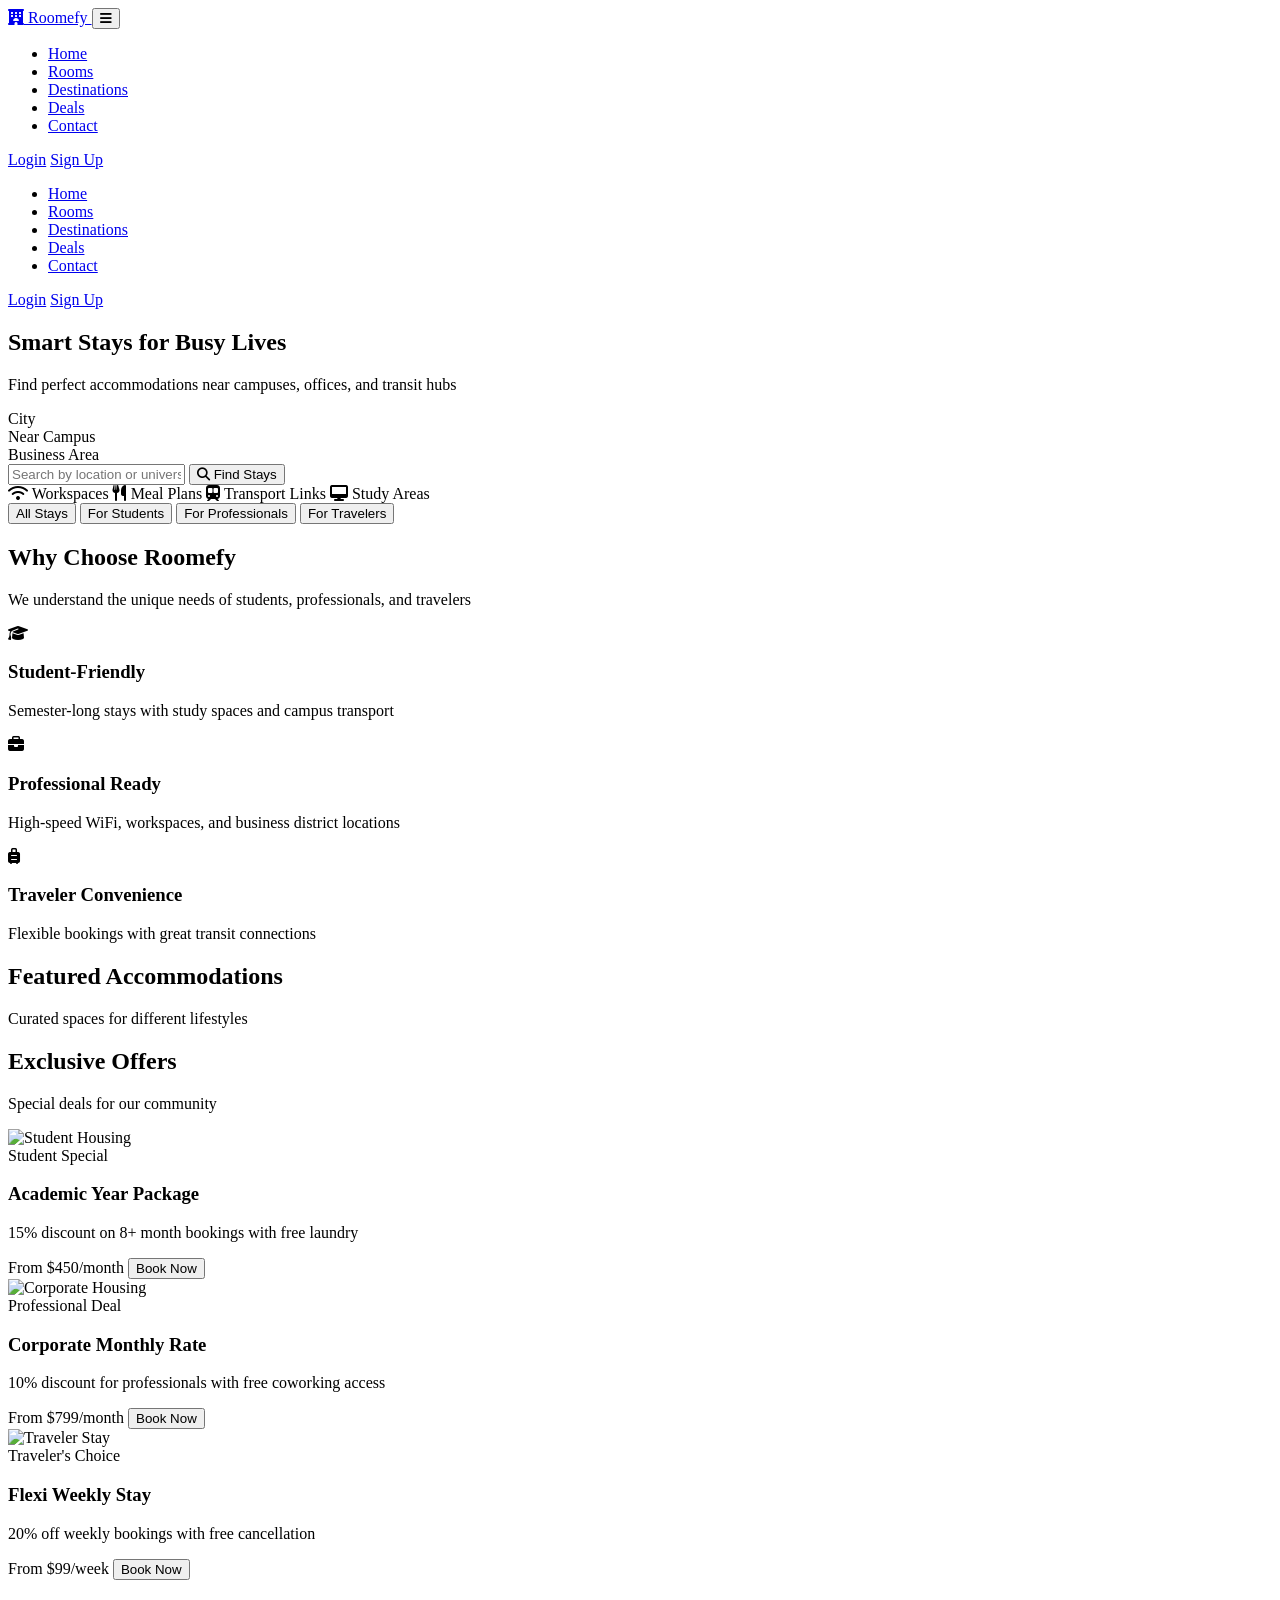
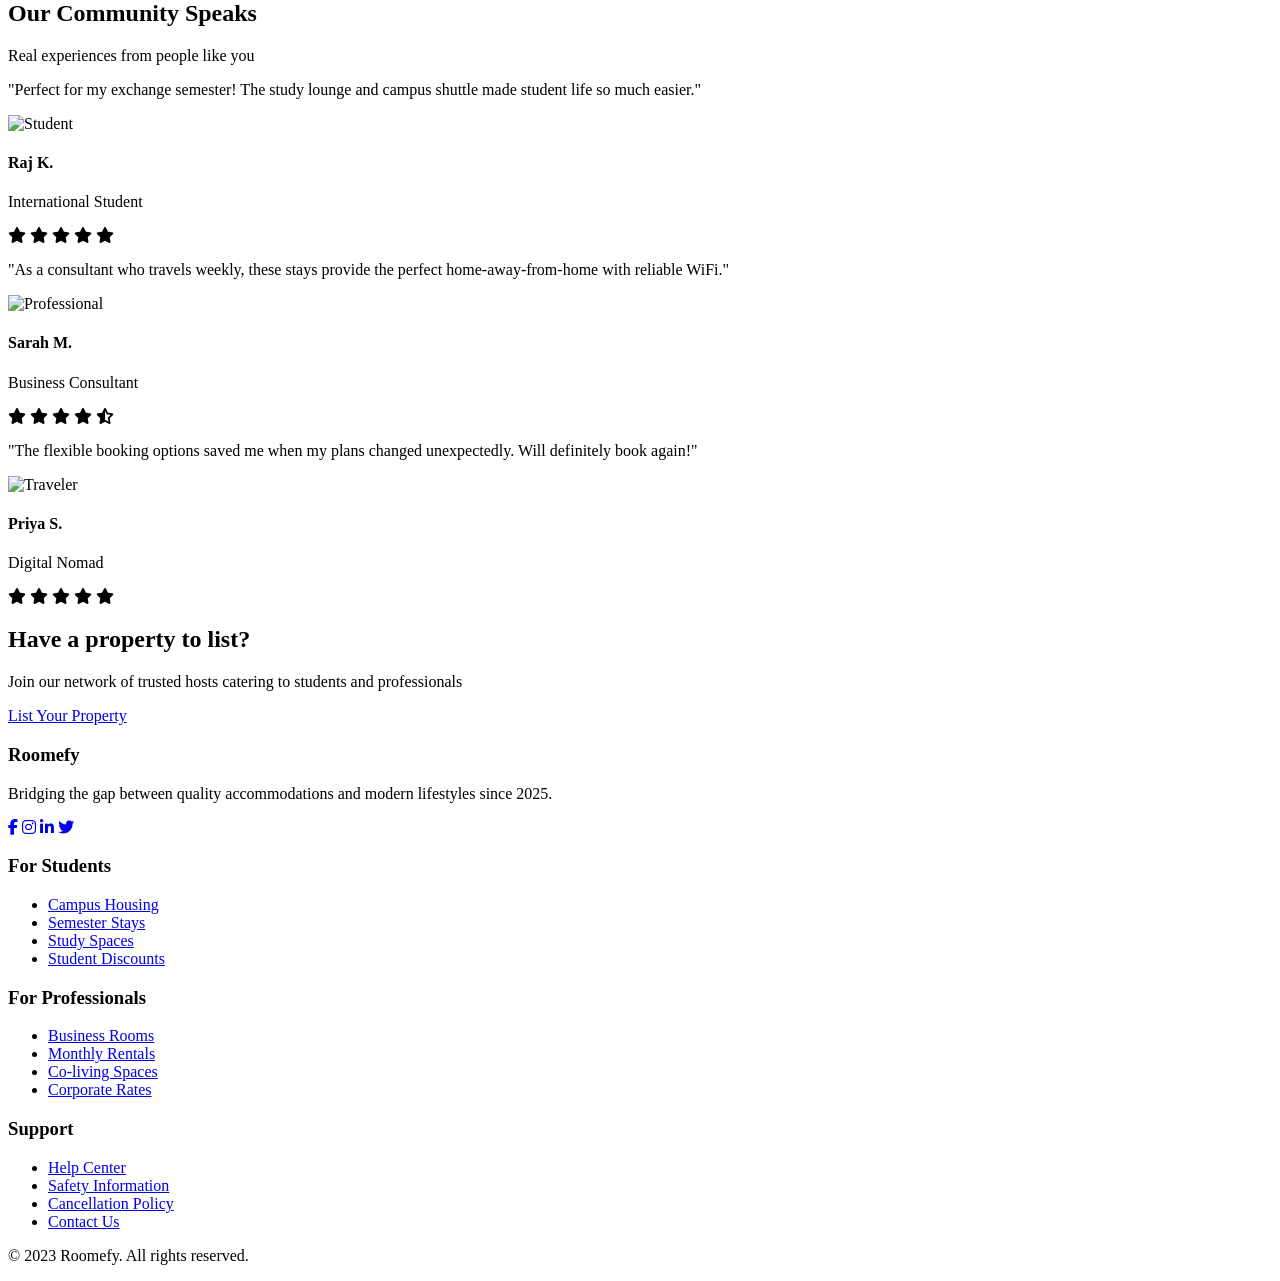
==== index.html @ e3a11d89 "Add files via upload" ====
<!DOCTYPE html>
<html lang="en">
<head>
    <meta charset="UTF-8">
    <meta name="viewport" content="width=device-width, initial-scale=1.0, minimum-scale=1.0, maximum-scale=1.0, user-scalable=no">
    <title>Roomefy - Perfect Stays for Students & Professionals</title>
    <link rel="stylesheet" href="css/index.css">
    <link rel="stylesheet" href="https://cdnjs.cloudflare.com/ajax/libs/font-awesome/6.4.0/css/all.min.css">
    <link href="https://fonts.googleapis.com/css2?family=Roboto:wght@300;400;500;700&family=Montserrat:wght@400;600;700&display=swap" rel="stylesheet">
</head>
<body>
    <!-- Header -->
    <header>
        <div class="container">
            <nav class="navbar">
                <a href="#" class="logo">
                    <i class="fas fa-hotel"></i>
                    Roomefy
                </a>
                <button class="mobile-menu-btn"><i class="fas fa-bars"></i></button>
                <ul class="nav-links">
                    <li><a href="#">Home</a></li>
                    <li><a href="#">Rooms</a></li>
                    <li><a href="#">Destinations</a></li>
                    <li><a href="#">Deals</a></li>
                    <li><a href="#">Contact</a></li>
                </ul>
                <div class="auth-buttons">
                    <a href="login.html" class="btn btn-outline" id="loginBtn">Login</a>
                    <a href="SignUp.html" class="btn btn-primary" id="signupBtn">Sign Up</a>
                </div>
            </nav>
        </div>
    </header>

    <!-- Mobile Menu -->
    <div class="mobile-menu">
        <ul class="nav-links">
            <li><a href="#">Home</a></li>
            <li><a href="#">Rooms</a></li>
            <li><a href="#">Destinations</a></li>
            <li><a href="#">Deals</a></li>
            <li><a href="#">Contact</a></li>
        </ul>
        <div class="auth-buttons">
            <a href="#" class="btn btn-outline" id="mobileLoginBtn">Login</a>
            <a href="#" class="btn btn-primary" id="mobileSignupBtn">Sign Up</a>
        </div>
    </div>

    <!-- Hero Section -->
    <section class="hero">
        <div class="hero-content">
            <h1>Smart Stays for Busy Lives</h1>
            <p>Find perfect accommodations near campuses, offices, and transit hubs</p>
            <div class="search-box">
                <div class="search-options">
                    <div class="search-option active" data-type="city">City</div>
                    <div class="search-option" data-type="campus">Near Campus</div>
                    <div class="search-option" data-type="business">Business Area</div>
                </div>
                <input type="text" class="search-input" placeholder="Search by location or university...">
                <button class="search-btn"><i class="fas fa-search"></i> Find Stays</button>
            </div>
            <div class="hero-tags">
                <span><i class="fas fa-wifi"></i> Workspaces</span>
                <span><i class="fas fa-utensils"></i> Meal Plans</span>
                <span><i class="fas fa-subway"></i> Transport Links</span>
                <span><i class="fas fa-desktop"></i> Study Areas</span>
            </div>
        </div>
    </section>

    <!-- Audience Filters -->
    <section class="container audience-section">
        <div class="audience-filters">
            <button class="audience-filter active" data-filter="all">All Stays</button>
            <button class="audience-filter" data-filter="student">For Students</button>
            <button class="audience-filter" data-filter="professional">For Professionals</button>
            <button class="audience-filter" data-filter="traveler">For Travelers</button>
        </div>
    </section>

    <!-- Features Section -->
    <section class="features">
        <div class="container">
            <div class="section-title">
                <h2>Why Choose Roomefy</h2>
                <p>We understand the unique needs of students, professionals, and travelers</p>
            </div>
            <div class="features-grid">
                <div class="feature-card">
                    <div class="feature-icon">
                        <i class="fas fa-graduation-cap"></i>
                    </div>
                    <h3>Student-Friendly</h3>
                    <p>Semester-long stays with study spaces and campus transport</p>
                </div>
                <div class="feature-card">
                    <div class="feature-icon">
                        <i class="fas fa-briefcase"></i>
                    </div>
                    <h3>Professional Ready</h3>
                    <p>High-speed WiFi, workspaces, and business district locations</p>
                </div>
                <div class="feature-card">
                    <div class="feature-icon">
                        <i class="fas fa-suitcase-rolling"></i>
                    </div>
                    <h3>Traveler Convenience</h3>
                    <p>Flexible bookings with great transit connections</p>
                </div>
            </div>
        </div>
    </section>

    <!-- Rooms Section -->
    <section class="rooms">
        <div class="container">
            <div class="section-title">
                <h2>Featured Accommodations</h2>
                <p>Curated spaces for different lifestyles</p>
            </div>
            <div class="rooms-grid" id="featuredRooms">
                <!-- Dynamically loaded from Firebase -->
            </div>
        </div>
    </section>

    <!-- Special Offers -->
    <section class="special-offers">
        <div class="container">
            <div class="section-title">
                <h2>Exclusive Offers</h2>
                <p>Special deals for our community</p>
            </div>
            <div class="offers-grid">
                <div class="offer-card">
                    <div class="offer-img-container">
                        <img src="https://images.unsplash.com/photo-1529408632839-a54952c491e5?ixlib=rb-4.0.3&ixid=M3wxMjA3fDB8MHxwaG90by1wYWdlfHx8fGVufDB8fHx8fA%3D%3D&auto=format&fit=crop&w=2070&q=80" alt="Student Housing">
                        <div class="offer-badge">Student Special</div>
                    </div>
                    <div class="offer-content">
                        <h3>Academic Year Package</h3>
                        <p>15% discount on 8+ month bookings with free laundry</p>
                        <div class="offer-footer">
                            <span class="offer-price">From $450/month</span>
                            <button class="btn btn-primary">Book Now</button>
                        </div>
                    </div>
                </div>
                <div class="offer-card">
                    <div class="offer-img-container">
                        <img src="https://images.unsplash.com/photo-1497366811353-6870744d04b2?ixlib=rb-4.0.3&ixid=M3wxMjA3fDB8MHxwaG90by1wYWdlfHx8fGVufDB8fHx8fA%3D%3D&auto=format&fit=crop&w=2069&q=80" alt="Corporate Housing">
                        <div class="offer-badge">Professional Deal</div>
                    </div>
                    <div class="offer-content">
                        <h3>Corporate Monthly Rate</h3>
                        <p>10% discount for professionals with free coworking access</p>
                        <div class="offer-footer">
                            <span class="offer-price">From $799/month</span>
                            <button class="btn btn-primary">Book Now</button>
                        </div>
                    </div>
                </div>
                <div class="offer-card">
                    <div class="offer-img-container">
                        <img src="https://images.unsplash.com/photo-1502672260266-1c1ef2d93688?ixlib=rb-4.0.3&ixid=M3wxMjA3fDB8MHxwaG90by1wYWdlfHx8fGVufDB8fHx8fA%3D%3D&auto=format&fit=crop&w=1980&q=80" alt="Traveler Stay">
                        <div class="offer-badge">Traveler's Choice</div>
                    </div>
                    <div class="offer-content">
                        <h3>Flexi Weekly Stay</h3>
                        <p>20% off weekly bookings with free cancellation</p>
                        <div class="offer-footer">
                            <span class="offer-price">From $99/week</span>
                            <button class="btn btn-primary">Book Now</button>
                        </div>
                    </div>
                </div>
            </div>
        </div>
    </section>

    <!-- Testimonials -->
    <section class="testimonials">
        <div class="container">
            <div class="section-title">
                <h2>Our Community Speaks</h2>
                <p>Real experiences from people like you</p>
            </div>
            <div class="testimonials-grid">
                <div class="testimonial-card">
                    <p>"Perfect for my exchange semester! The study lounge and campus shuttle made student life so much easier."</p>
                    <div class="testimonial-author">
                        <img src="https://images.unsplash.com/photo-1507003211169-0a1dd7228f2d?ixlib=rb-4.0.3&ixid=M3wxMjA3fDB8MHxwaG90by1wYWdlfHx8fGVufDB8fHx8fA%3D%3D&auto=format&fit=crop&w=1974&q=80" alt="Student">
                        <div>
                            <h4>Raj K.</h4>
                            <p>International Student</p>
                            <div class="rating">
                                <i class="fas fa-star"></i>
                                <i class="fas fa-star"></i>
                                <i class="fas fa-star"></i>
                                <i class="fas fa-star"></i>
                                <i class="fas fa-star"></i>
                            </div>
                        </div>
                    </div>
                </div>
                <div class="testimonial-card">
                    <p>"As a consultant who travels weekly, these stays provide the perfect home-away-from-home with reliable WiFi."</p>
                    <div class="testimonial-author">
                        <img src="https://images.unsplash.com/photo-1557862921-37829c790f19?ixlib=rb-4.0.3&ixid=M3wxMjA3fDB8MHxwaG90by1wYWdlfHx8fGVufDB8fHx8fA%3D%3D&auto=format&fit=crop&w=2070&q=80" alt="Professional">
                        <div>
                            <h4>Sarah M.</h4>
                            <p>Business Consultant</p>
                            <div class="rating">
                                <i class="fas fa-star"></i>
                                <i class="fas fa-star"></i>
                                <i class="fas fa-star"></i>
                                <i class="fas fa-star"></i>
                                <i class="fas fa-star-half-alt"></i>
                            </div>
                        </div>
                    </div>
                </div>
                <div class="testimonial-card">
                    <p>"The flexible booking options saved me when my plans changed unexpectedly. Will definitely book again!"</p>
                    <div class="testimonial-author">
                        <img src="https://images.unsplash.com/photo-1544005313-94ddf0286df2?ixlib=rb-4.0.3&ixid=M3wxMjA3fDB8MHxwaG90by1wYWdlfHx8fGVufDB8fHx8fA%3D%3D&auto=format&fit=crop&w=1976&q=80" alt="Traveler">
                        <div>
                            <h4>Priya S.</h4>
                            <p>Digital Nomad</p>
                            <div class="rating">
                                <i class="fas fa-star"></i>
                                <i class="fas fa-star"></i>
                                <i class="fas fa-star"></i>
                                <i class="fas fa-star"></i>
                                <i class="fas fa-star"></i>
                            </div>
                        </div>
                    </div>
                </div>
            </div>
        </div>
    </section>

    <!-- Owner CTA -->
    <section class="owner-cta">
        <div class="container">
            <h2>Have a property to list?</h2>
            <p>Join our network of trusted hosts catering to students and professionals</p>
            <a href="#" class="btn btn-outline">List Your Property</a>
        </div>
    </section>

    <!-- Footer -->
    <footer>
        <div class="container">
            <div class="footer-content">
                <div class="footer-column">
                    <h3>Roomefy</h3>
                    <p>Bridging the gap between quality accommodations and modern lifestyles since 2025.</p>
                    <div class="social-links">
                        <a href="#"><i class="fab fa-facebook-f"></i></a>
                        <a href="#"><i class="fab fa-instagram"></i></a>
                        <a href="#"><i class="fab fa-linkedin-in"></i></a>
                        <a href="#"><i class="fab fa-twitter"></i></a>
                    </div>
                </div>
                <div class="footer-column">
                    <h3>For Students</h3>
                    <ul class="footer-links">
                        <li><a href="#">Campus Housing</a></li>
                        <li><a href="#">Semester Stays</a></li>
                        <li><a href="#">Study Spaces</a></li>
                        <li><a href="#">Student Discounts</a></li>
                    </ul>
                </div>
                <div class="footer-column">
                    <h3>For Professionals</h3>
                    <ul class="footer-links">
                        <li><a href="#">Business Rooms</a></li>
                        <li><a href="#">Monthly Rentals</a></li>
                        <li><a href="#">Co-living Spaces</a></li>
                        <li><a href="#">Corporate Rates</a></li>
                    </ul>
                </div>
                <div class="footer-column">
                    <h3>Support</h3>
                    <ul class="footer-links">
                        <li><a href="#">Help Center</a></li>
                        <li><a href="#">Safety Information</a></li>
                        <li><a href="#">Cancellation Policy</a></li>
                        <li><a href="#">Contact Us</a></li>
                    </ul>
                </div>
            </div>
            <div class="copyright">
                <p>&copy; 2023 Roomefy. All rights reserved.</p>
            </div>
        </div>
    </footer>

    <script src="https://www.gstatic.com/firebasejs/8.10.0/firebase-app.js"></script>
    <script src="https://www.gstatic.com/firebasejs/8.10.0/firebase-auth.js"></script>
    <script src="https://www.gstatic.com/firebasejs/8.10.0/firebase-database.js"></script>
    <script src="css/index.js"></script>
</body>
</html>
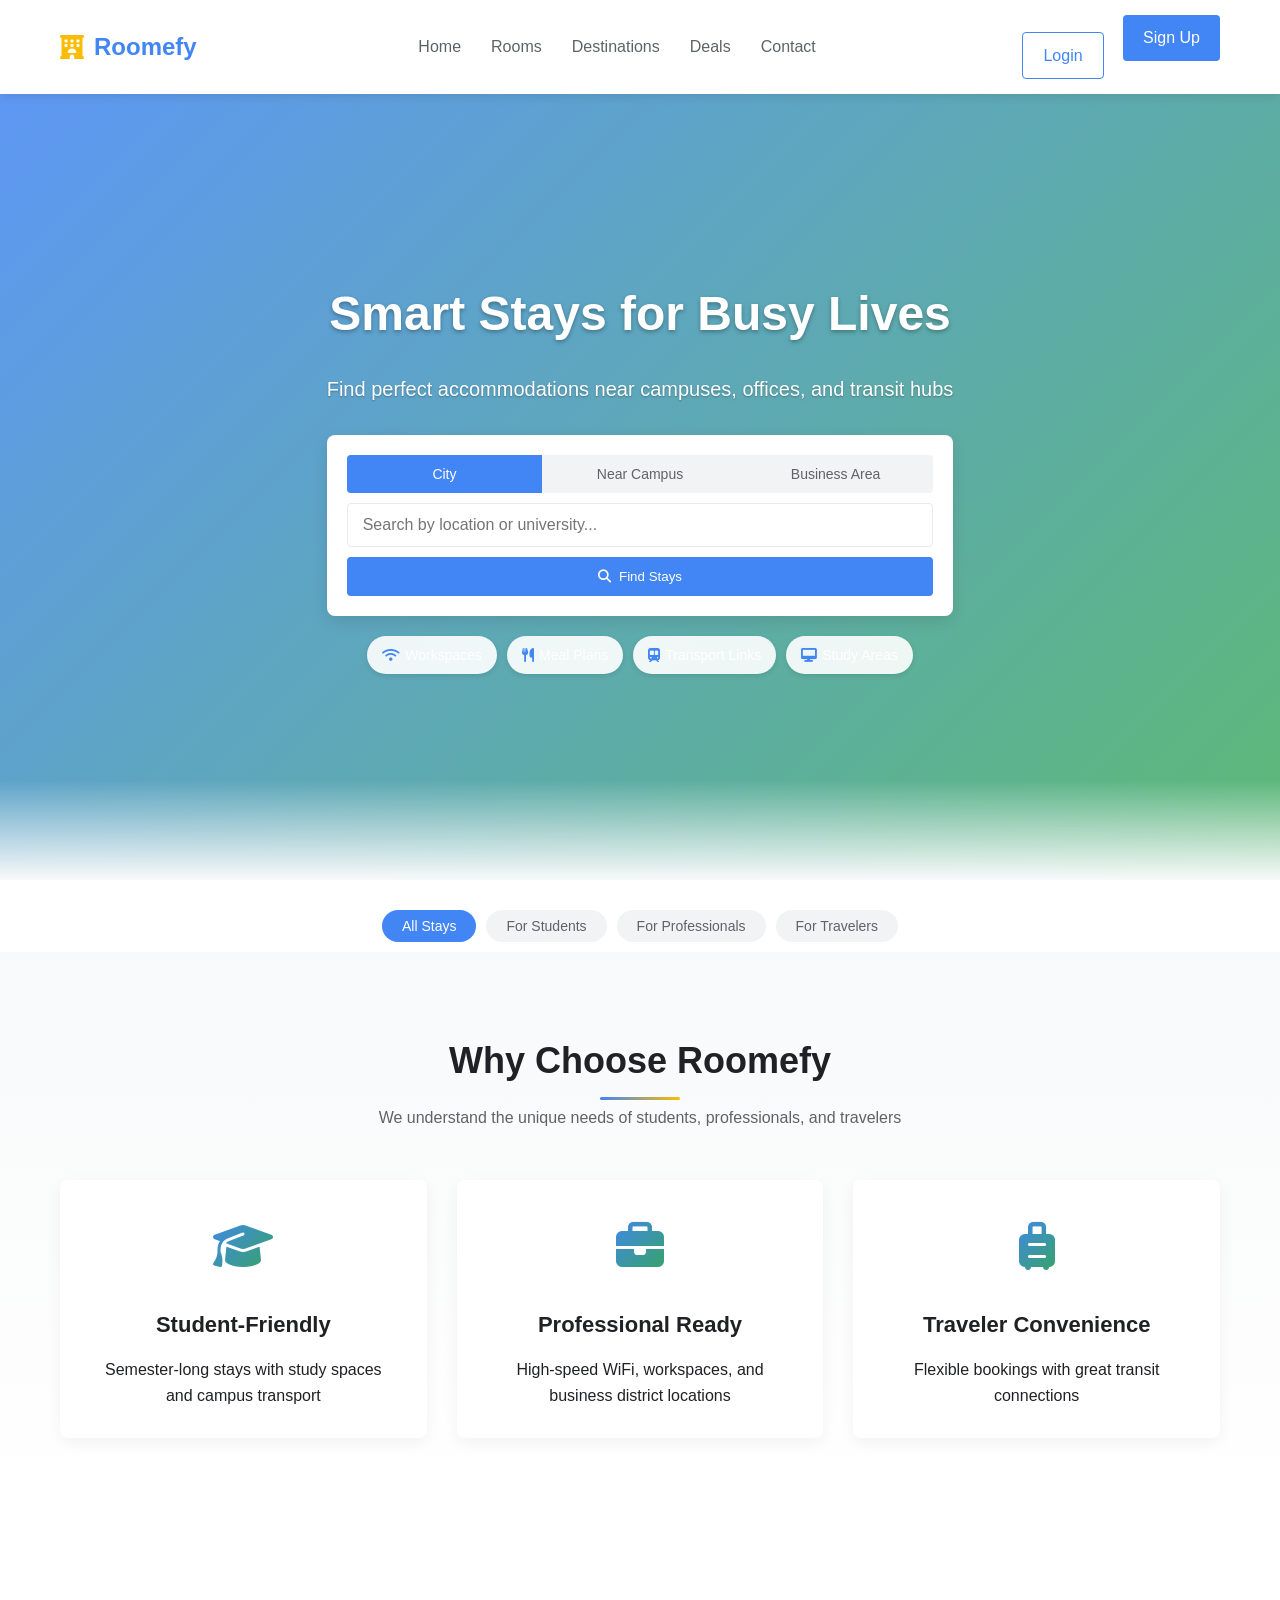
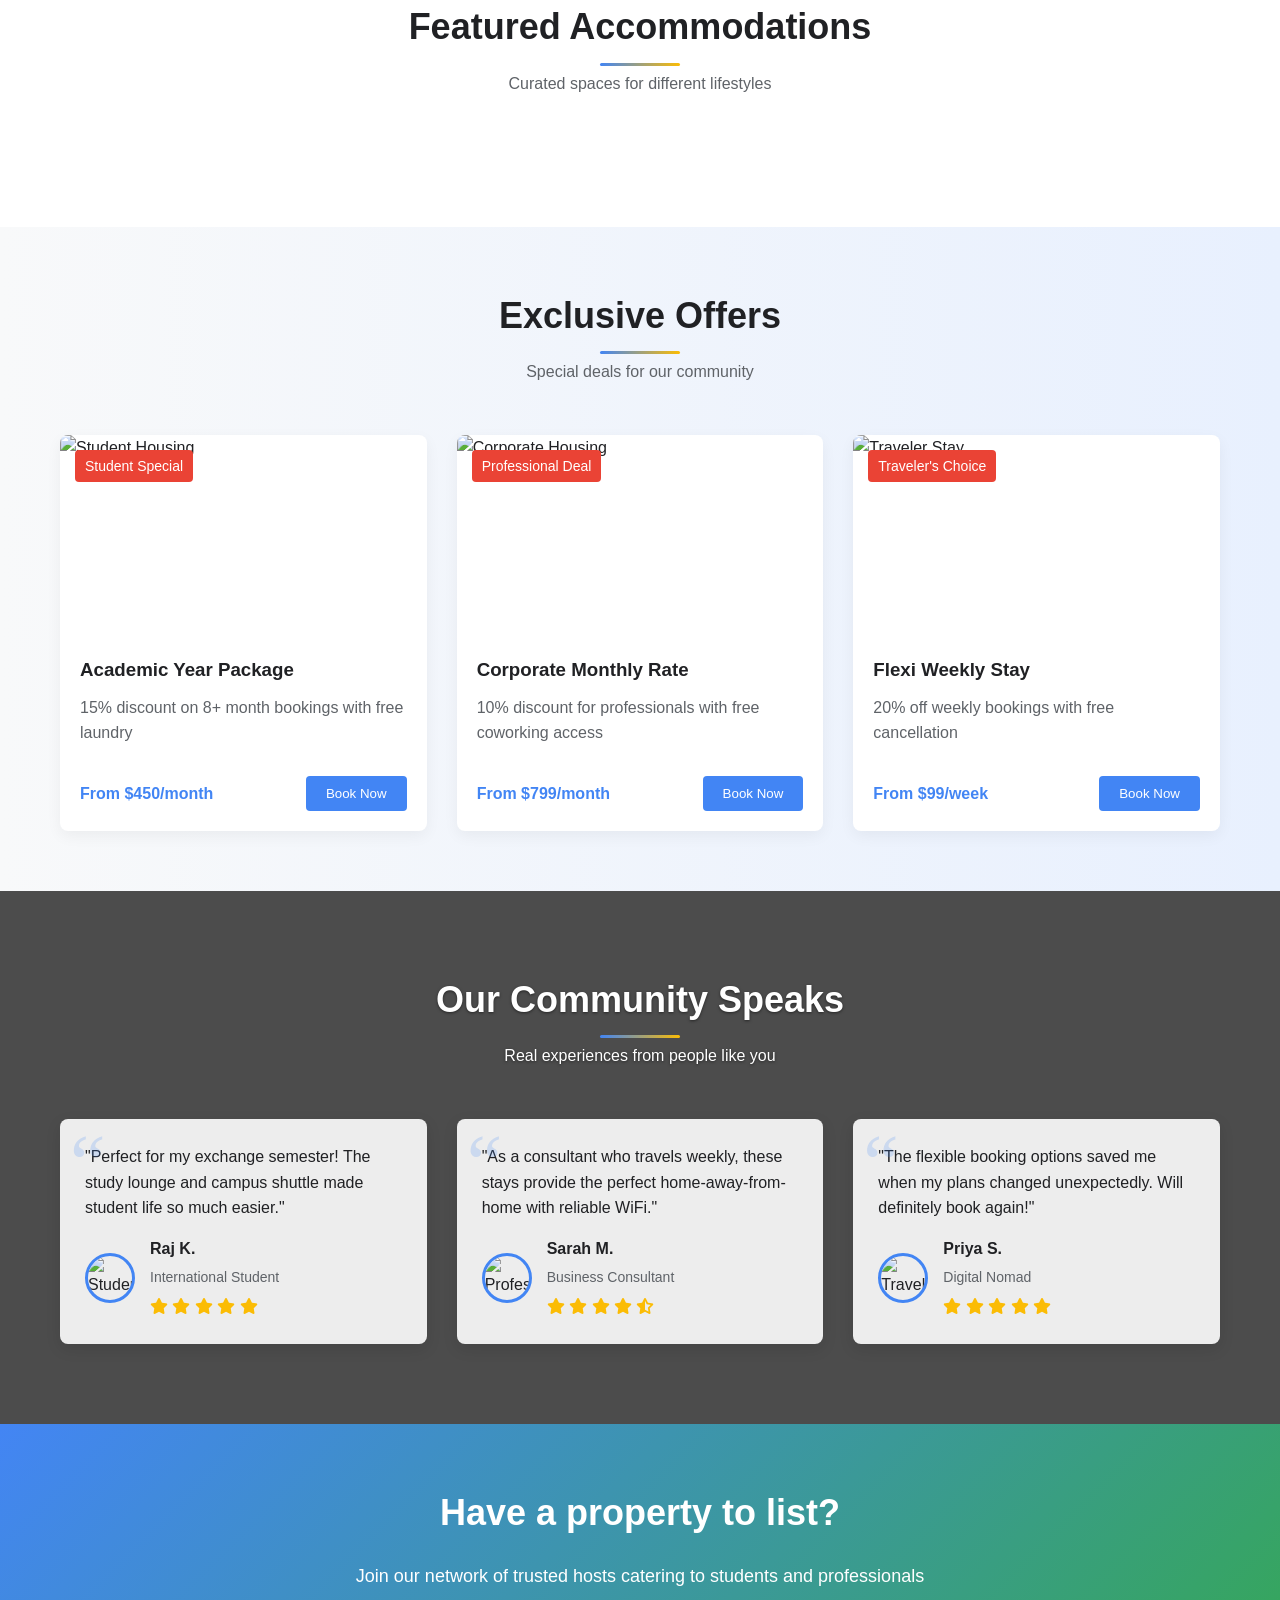
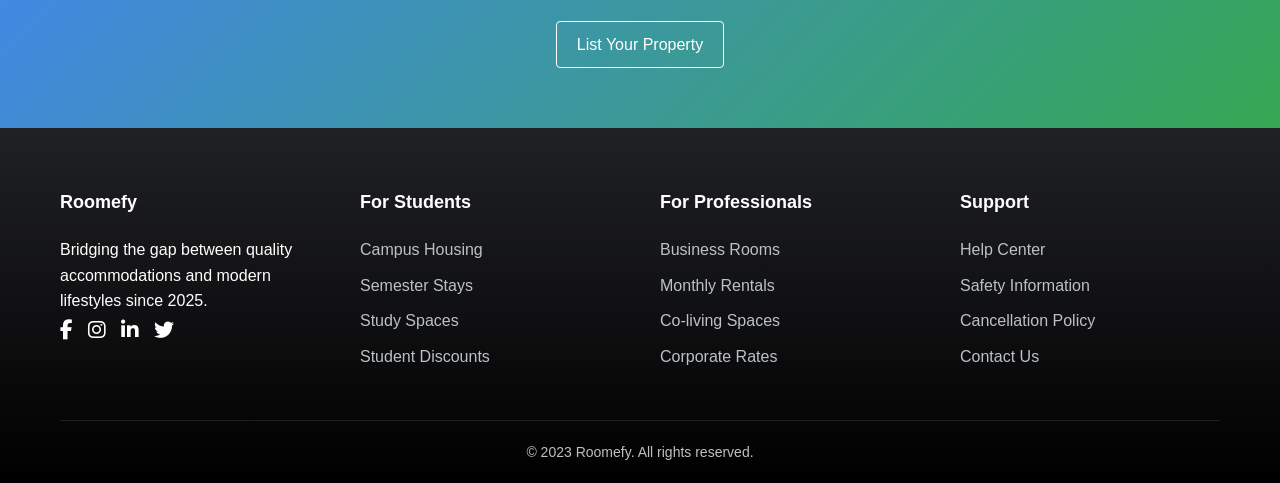
==== commit c2e29cc1: "index.html" ====
--- a/index.html
+++ b/index.html
@@ -4,7 +4,7 @@
     <meta charset="UTF-8">
     <meta name="viewport" content="width=device-width, initial-scale=1.0, minimum-scale=1.0, maximum-scale=1.0, user-scalable=no">
     <title>Roomefy - Perfect Stays for Students & Professionals</title>
-    <link rel="stylesheet" href="css/index.css">
+    <link rel="stylesheet" href="index.css">
     <link rel="stylesheet" href="https://cdnjs.cloudflare.com/ajax/libs/font-awesome/6.4.0/css/all.min.css">
     <link href="https://fonts.googleapis.com/css2?family=Roboto:wght@300;400;500;700&family=Montserrat:wght@400;600;700&display=swap" rel="stylesheet">
 </head>
@@ -306,4 +306,5 @@
     <script src="https://www.gstatic.com/firebasejs/8.10.0/firebase-database.js"></script>
     <script src="css/index.js"></script>
 </body>
-</html>+
+</html>
--- a/index.css
+++ b/index.css
@@ -0,0 +1,1033 @@
+:root {
+    --primary: #4285f4;
+    --primary-dark: #3367d6;
+    --secondary: #34a853;
+    --accent: #fbbc05;
+    --danger: #ea4335;
+    --light: #f8f9fa;
+    --dark: #202124;
+    --gray: #5f6368;
+    --light-gray: #e8eaed;
+}
+
+* {
+    margin: 0;
+    padding: 0;
+    box-sizing: border-box;
+}
+
+body {
+    font-family: 'Roboto', sans-serif;
+    color: var(--dark);
+    line-height: 1.6;
+    overflow-x: hidden;
+}
+
+.container {
+    width: 100%;
+    max-width: 1200px;
+    margin: 0 auto;
+    padding: 0 20px;
+}
+
+/* Header Styles */
+header {
+    background-color: white;
+    box-shadow: 0 2px 10px rgba(0, 0, 0, 0.1);
+    position: fixed;
+    width: 100%;
+    top: 0;
+    z-index: 1000;
+    transform: translateY(0);
+    transition: transform 0.3s ease, box-shadow 0.3s ease;
+}
+
+header.hidden {
+    transform: translateY(-100%);
+    box-shadow: none;
+}
+
+.navbar {
+    display: flex;
+    justify-content: space-between;
+    align-items: center;
+    padding: 15px 0;
+}
+
+.logo {
+    font-family: 'Montserrat', sans-serif;
+    font-weight: 700;
+    font-size: 24px;
+    color: var(--primary);
+    text-decoration: none;
+    display: flex;
+    align-items: center;
+    transition: transform 0.3s ease;
+}
+
+.logo:hover {
+    transform: scale(1.05);
+}
+
+.logo i {
+    margin-right: 10px;
+    color: var(--accent);
+}
+
+.nav-links {
+    display: flex;
+    list-style: none;
+}
+
+.nav-links li {
+    margin-left: 30px;
+    position: relative;
+}
+
+.nav-links a {
+    text-decoration: none;
+    color: var(--gray);
+    font-weight: 500;
+    transition: color 0.3s;
+    position: relative;
+}
+
+.nav-links a::after {
+    content: '';
+    position: absolute;
+    width: 0;
+    height: 2px;
+    bottom: -5px;
+    left: 0;
+    background-color: var(--primary);
+    transition: width 0.3s ease;
+}
+
+.nav-links a:hover::after {
+    width: 100%;
+}
+
+.nav-links a:hover {
+    color: var(--primary);
+}
+
+.auth-buttons .btn {
+    margin-left: 15px;
+}
+
+.btn {
+    display: inline-block;
+    padding: 10px 20px;
+    border-radius: 4px;
+    font-weight: 500;
+    text-decoration: none;
+    cursor: pointer;
+    transition: all 0.3s;
+    border: none;
+}
+
+.btn-primary {
+    background-color: var(--primary);
+    color: white;
+    position: relative;
+    overflow: hidden;
+}
+
+.btn-primary::before {
+    content: '';
+    position: absolute;
+    top: 0;
+    left: -100%;
+    width: 100%;
+    height: 100%;
+    background: linear-gradient(90deg, transparent, rgba(255,255,255,0.2), transparent);
+    transition: 0.5s;
+}
+
+.btn-primary:hover::before {
+    left: 100%;
+}
+
+.btn-primary:hover {
+    background-color: var(--primary-dark);
+    transform: translateY(-2px);
+    box-shadow: 0 5px 15px rgba(66, 133, 244, 0.3);
+}
+
+.btn-outline {
+    background-color: transparent;
+    border: 1px solid var(--primary);
+    color: var(--primary);
+}
+
+.btn-outline:hover {
+    background-color: var(--primary);
+    color: white;
+    transform: translateY(-2px);
+    box-shadow: 0 5px 15px rgba(66, 133, 244, 0.3);
+}
+
+/* Mobile Menu */
+.mobile-menu-btn {
+    display: none;
+    background: none;
+    border: none;
+    font-size: 24px;
+    color: var(--gray);
+    cursor: pointer;
+}
+
+.mobile-menu {
+    display: none;
+    position: fixed;
+    top: 70px;
+    left: 0;
+    width: 100%;
+    background: white;
+    box-shadow: 0 5px 10px rgba(0,0,0,0.1);
+    z-index: 999;
+    padding: 20px;
+    animation: slideDown 0.3s ease-out;
+}
+
+.mobile-menu.active {
+    display: block;
+}
+
+.mobile-menu .nav-links {
+    flex-direction: column;
+    margin: 0;
+}
+
+.mobile-menu .nav-links li {
+    margin: 0 0 15px 0;
+}
+
+.mobile-menu .auth-buttons {
+    display: flex;
+    flex-direction: column;
+    margin-top: 20px;
+}
+
+.mobile-menu .auth-buttons .btn {
+    margin: 0 0 10px 0;
+    width: 100%;
+}
+
+@keyframes slideDown {
+    from {
+        transform: translateY(-20px);
+        opacity: 0;
+    }
+    to {
+        transform: translateY(0);
+        opacity: 1;
+    }
+}
+
+/* Hero Section */
+.hero {
+    background: linear-gradient(135deg, rgba(66, 133, 244, 0.85), rgba(52, 168, 83, 0.8)), 
+                url('https://images.unsplash.com/photo-1522708323590-d24dbb6b0267?ixlib=rb-4.0.3&ixid=M3wxMjA3fDB8MHxwaG90by1wYWdlfHx8fGVufDB8fHx8fA%3D%3D&auto=format&fit=crop&w=2070&q=80');
+    background-size: cover;
+    background-position: center 30%;
+    height: 90vh;
+    display: flex;
+    align-items: center;
+    text-align: center;
+    color: white;
+    margin-top: 70px;
+    position: relative;
+    overflow: hidden;
+}
+
+.hero::before {
+    content: '';
+    position: absolute;
+    bottom: 0;
+    left: 0;
+    width: 100%;
+    height: 100px;
+    background: linear-gradient(transparent, var(--light));
+    z-index: 1;
+}
+
+.hero-content {
+    max-width: 800px;
+    margin: 0 auto;
+    position: relative;
+    z-index: 2;
+    animation: fadeInUp 1s ease;
+}
+
+.hero h1 {
+    font-family: 'Montserrat', sans-serif;
+    font-size: 48px;
+    margin-bottom: 20px;
+    font-weight: 700;
+    text-shadow: 0 2px 4px rgba(0,0,0,0.3);
+}
+
+.hero p {
+    font-size: 20px;
+    margin-bottom: 30px;
+    text-shadow: 0 1px 2px rgba(0,0,0,0.3);
+    animation: fadeInUp 1s ease 0.2s forwards;
+    opacity: 0;
+}
+
+/* Search Box */
+.search-box {
+    background-color: white;
+    border-radius: 8px;
+    padding: 20px;
+    display: flex;
+    flex-direction: column;
+    box-shadow: 0 5px 15px rgba(0, 0, 0, 0.1);
+    animation: fadeInUp 1s ease 0.4s forwards;
+    opacity: 0;
+}
+
+.search-options {
+    display: flex;
+    margin-bottom: 10px;
+    border-radius: 4px;
+    overflow: hidden;
+    background: #f1f3f4;
+}
+
+.search-option {
+    flex: 1;
+    text-align: center;
+    padding: 8px;
+    color: var(--gray);
+    cursor: pointer;
+    font-size: 14px;
+    transition: all 0.3s;
+}
+
+.search-option.active {
+    background: var(--primary);
+    color: white;
+}
+
+.search-option:not(.active):hover {
+    background: #e0e0e0;
+}
+
+.search-input {
+    flex: 1;
+    padding: 12px 15px;
+    border: 1px solid var(--light-gray);
+    border-radius: 4px;
+    font-size: 16px;
+    margin-bottom: 10px;
+    transition: all 0.3s;
+}
+
+.search-input:focus {
+    border-color: var(--primary);
+    box-shadow: 0 0 0 2px rgba(66, 133, 244, 0.2);
+    outline: none;
+}
+
+.search-btn {
+    background-color: var(--primary);
+    color: white;
+    border: none;
+    padding: 12px 25px;
+    border-radius: 4px;
+    cursor: pointer;
+    font-weight: 500;
+    transition: all 0.3s;
+    display: flex;
+    align-items: center;
+    justify-content: center;
+}
+
+.search-btn i {
+    margin-right: 8px;
+}
+
+.search-btn:hover {
+    background-color: var(--primary-dark);
+    transform: translateY(-2px);
+    box-shadow: 0 5px 15px rgba(66, 133, 244, 0.3);
+}
+
+/* Hero Tags */
+.hero-tags {
+    display: flex;
+    justify-content: center;
+    flex-wrap: wrap;
+    margin-top: 20px;
+    gap: 10px;
+}
+
+.hero-tags span {
+    background: rgba(255,255,255,0.9);
+    padding: 8px 15px;
+    border-radius: 20px;
+    font-size: 14px;
+    display: flex;
+    align-items: center;
+    box-shadow: 0 2px 5px rgba(0,0,0,0.1);
+    transition: all 0.3s;
+}
+
+.hero-tags span:hover {
+    transform: translateY(-3px);
+    box-shadow: 0 5px 10px rgba(0,0,0,0.15);
+}
+
+.hero-tags i {
+    margin-right: 5px;
+    color: var(--primary);
+}
+
+/* Audience Filters */
+.audience-section {
+    padding: 30px 0 10px;
+}
+
+.audience-filters {
+    display: flex;
+    flex-wrap: wrap;
+    gap: 10px;
+    justify-content: center;
+}
+
+.audience-filter {
+    padding: 8px 20px;
+    border-radius: 20px;
+    background: #f1f3f4;
+    border: none;
+    color: var(--gray);
+    cursor: pointer;
+    transition: all 0.3s;
+    font-size: 14px;
+}
+
+.audience-filter.active {
+    background: var(--primary);
+    color: white;
+}
+
+.audience-filter:not(.active):hover {
+    background: #e0e0e0;
+}
+
+/* Features Section */
+.features {
+    padding: 80px 0;
+    background-color: var(--light);
+    background: linear-gradient(to bottom, var(--light), white);
+}
+
+.section-title {
+    text-align: center;
+    margin-bottom: 50px;
+}
+
+.section-title h2 {
+    font-family: 'Montserrat', sans-serif;
+    font-size: 36px;
+    color: var(--dark);
+    margin-bottom: 15px;
+    position: relative;
+    display: inline-block;
+}
+
+.section-title h2::after {
+    content: '';
+    position: absolute;
+    bottom: -10px;
+    left: 50%;
+    transform: translateX(-50%);
+    width: 80px;
+    height: 3px;
+    background: linear-gradient(to right, var(--primary), var(--accent));
+    border-radius: 3px;
+}
+
+.section-title p {
+    color: var(--gray);
+    max-width: 700px;
+    margin: 0 auto;
+}
+
+.features-grid {
+    display: grid;
+    grid-template-columns: repeat(auto-fit, minmax(300px, 1fr));
+    gap: 30px;
+}
+
+.feature-card {
+    background-color: white;
+    border-radius: 8px;
+    padding: 30px;
+    box-shadow: 0 5px 15px rgba(0, 0, 0, 0.05);
+    text-align: center;
+    transition: all 0.3s;
+    transform: translateY(20px);
+    opacity: 0;
+    animation: fadeInUp 0.5s ease forwards;
+}
+
+.feature-card:nth-child(1) {
+    animation-delay: 0.2s;
+}
+.feature-card:nth-child(2) {
+    animation-delay: 0.4s;
+}
+.feature-card:nth-child(3) {
+    animation-delay: 0.6s;
+}
+
+.feature-card:hover {
+    transform: translateY(-10px) !important;
+    box-shadow: 0 15px 30px rgba(0, 0, 0, 0.1);
+}
+
+.feature-icon {
+    font-size: 48px;
+    margin-bottom: 20px;
+    background: linear-gradient(135deg, var(--primary), var(--secondary));
+    -webkit-background-clip: text;
+    background-clip: text;
+    color: transparent;
+    display: inline-block;
+}
+
+.feature-card h3 {
+    font-family: 'Montserrat', sans-serif;
+    margin-bottom: 15px;
+    font-size: 22px;
+}
+
+/* Rooms Section */
+.rooms {
+    padding: 80px 0;
+    background: white;
+}
+
+.rooms-grid {
+    display: grid;
+    grid-template-columns: repeat(auto-fill, minmax(350px, 1fr));
+    gap: 30px;
+}
+
+.room-card {
+    border-radius: 8px;
+    overflow: hidden;
+    box-shadow: 0 5px 15px rgba(0, 0, 0, 0.1);
+    transition: all 0.3s;
+    transform: scale(0.95);
+    opacity: 0;
+    animation: fadeIn 0.5s ease forwards, scaleIn 0.5s ease forwards;
+    position: relative;
+}
+
+@keyframes scaleIn {
+    to {
+        transform: scale(1);
+    }
+}
+
+.room-card:nth-child(1) {
+    animation-delay: 0.2s;
+}
+.room-card:nth-child(2) {
+    animation-delay: 0.4s;
+}
+.room-card:nth-child(3) {
+    animation-delay: 0.6s;
+}
+
+.room-card:hover {
+    transform: translateY(-10px) scale(1.03) !important;
+    box-shadow: 0 15px 30px rgba(0, 0, 0, 0.15);
+}
+
+.room-img {
+    height: 250px;
+    width: 100%;
+    object-fit: cover;
+    transition: transform 0.5s ease;
+}
+
+.room-card:hover .room-img {
+    transform: scale(1.1);
+}
+
+.room-info {
+    padding: 20px;
+    background-color: white;
+}
+
+.room-info h3 {
+    font-family: 'Montserrat', sans-serif;
+    margin-bottom: 10px;
+}
+
+.room-price {
+    font-weight: 700;
+    color: var(--primary);
+    font-size: 20px;
+    margin: 10px 0;
+}
+
+.room-meta {
+    display: flex;
+    justify-content: space-between;
+    color: var(--gray);
+    margin-top: 15px;
+}
+
+.audience-badge {
+    position: absolute;
+    top: 15px;
+    right: 15px;
+    padding: 4px 10px;
+    border-radius: 4px;
+    font-size: 12px;
+    font-weight: bold;
+    z-index: 2;
+}
+
+.audience-badge.student {
+    background: var(--accent);
+    color: white;
+}
+
+.audience-badge.professional {
+    background: var(--primary);
+    color: white;
+}
+
+.audience-badge.traveler {
+    background: var(--secondary);
+    color: white;
+}
+
+.room-features {
+    display: flex;
+    flex-wrap: wrap;
+    gap: 8px;
+    margin-top: 10px;
+}
+
+.feature-badge {
+    background: #f1f3f4;
+    padding: 4px 8px;
+    border-radius: 4px;
+    font-size: 12px;
+    display: flex;
+    align-items: center;
+}
+
+.feature-badge i {
+    margin-right: 5px;
+    color: var(--primary);
+}
+
+/* Special Offers */
+.special-offers {
+    background: linear-gradient(to right, #f8f9fa, #e8f0fe);
+    padding: 60px 0;
+}
+
+.offers-grid {
+    display: grid;
+    grid-template-columns: repeat(auto-fit, minmax(300px, 1fr));
+    gap: 30px;
+}
+
+.offer-card {
+    background: white;
+    border-radius: 8px;
+    overflow: hidden;
+    box-shadow: 0 5px 15px rgba(0,0,0,0.05);
+    transition: all 0.3s;
+    display: flex;
+    flex-direction: column;
+    height: 100%;
+}
+
+.offer-card:hover {
+    transform: translateY(-5px);
+    box-shadow: 0 10px 25px rgba(0,0,0,0.1);
+}
+
+.offer-img-container {
+    position: relative;
+    height: 200px;
+    overflow: hidden;
+}
+
+.offer-img-container img {
+    width: 100%;
+    height: 100%;
+    object-fit: cover;
+    transition: transform 0.5s ease;
+}
+
+.offer-card:hover .offer-img-container img {
+    transform: scale(1.05);
+}
+
+.offer-badge {
+    background: var(--danger);
+    color: white;
+    padding: 5px 10px;
+    font-size: 14px;
+    position: absolute;
+    top: 15px;
+    left: 15px;
+    border-radius: 4px;
+}
+
+.offer-content {
+    padding: 20px;
+    flex: 1;
+    display: flex;
+    flex-direction: column;
+}
+
+.offer-content h3 {
+    margin-bottom: 10px;
+    font-family: 'Montserrat', sans-serif;
+}
+
+.offer-content p {
+    color: var(--gray);
+    margin-bottom: 15px;
+    flex: 1;
+}
+
+.offer-footer {
+    display: flex;
+    justify-content: space-between;
+    align-items: center;
+    margin-top: 15px;
+}
+
+.offer-price {
+    font-weight: bold;
+    color: var(--primary);
+}
+
+/* Testimonials */
+.testimonials {
+    background: url('https://images.unsplash.com/photo-1521791055366-0d553872125f?ixlib=rb-4.0.3&ixid=M3wxMjA3fDB8MHxwaG90by1wYWdlfHx8fGVufDB8fHx8fA%3D%3D&auto=format&fit=crop&w=2069&q=80') center/cover;
+    padding: 80px 0;
+    position: relative;
+    color: white;
+}
+
+.testimonials::before {
+    content: '';
+    position: absolute;
+    top: 0;
+    left: 0;
+    width: 100%;
+    height: 100%;
+    background: rgba(0,0,0,0.7);
+}
+
+.testimonials .container {
+    position: relative;
+    z-index: 2;
+}
+
+.testimonials .section-title h2,
+.testimonials .section-title p {
+    color: white;
+    text-shadow: 0 1px 3px rgba(0,0,0,0.5);
+}
+
+.testimonials-grid {
+    display: grid;
+    grid-template-columns: repeat(auto-fit, minmax(300px, 1fr));
+    gap: 30px;
+}
+
+.testimonial-card {
+    background: rgba(255,255,255,0.9);
+    padding: 25px;
+    border-radius: 8px;
+    color: var(--dark);
+    position: relative;
+    box-shadow: 0 5px 15px rgba(0,0,0,0.1);
+}
+
+.testimonial-card::before {
+    content: '\201C';
+    font-size: 80px;
+    position: absolute;
+    top: -20px;
+    left: 10px;
+    color: rgba(66, 133, 244, 0.2);
+    font-family: serif;
+}
+
+.testimonial-author {
+    display: flex;
+    align-items: center;
+    margin-top: 15px;
+}
+
+.testimonial-author img {
+    width: 50px;
+    height: 50px;
+    border-radius: 50%;
+    object-fit: cover;
+    margin-right: 15px;
+    border: 3px solid var(--primary);
+}
+
+.testimonial-author h4 {
+    font-family: 'Montserrat', sans-serif;
+    margin-bottom: 5px;
+}
+
+.testimonial-author p {
+    color: var(--gray);
+    font-size: 14px;
+}
+
+.rating {
+    color: var(--accent);
+    margin-top: 5px;
+}
+
+/* Owner CTA */
+.owner-cta {
+    background: linear-gradient(135deg, var(--primary), var(--secondary));
+    color: white;
+    padding: 60px 0;
+    text-align: center;
+    position: relative;
+    overflow: hidden;
+}
+
+.owner-cta::before {
+    content: '';
+    position: absolute;
+    top: 0;
+    left: 0;
+    width: 100%;
+    height: 100%;
+    background: url('data:image/svg+xml;utf8,<svg xmlns="http://www.w3.org/2000/svg" viewBox="0 0 100 100" preserveAspectRatio="none"><path fill="rgba(255,255,255,0.05)" d="M0,0 L100,0 L100,100 L0,100 Z" /></svg>');
+    background-size: cover;
+    opacity: 0.1;
+}
+
+.owner-cta h2 {
+    font-family: 'Montserrat', sans-serif;
+    font-size: 36px;
+    margin-bottom: 20px;
+    position: relative;
+}
+
+.owner-cta p {
+    max-width: 700px;
+    margin: 0 auto 30px;
+    font-size: 18px;
+    position: relative;
+}
+
+.owner-cta .btn-outline {
+    color: white;
+    border-color: white;
+}
+
+.owner-cta .btn-outline:hover {
+    background: white;
+    color: var(--primary);
+}
+
+/* Footer */
+footer {
+    background: linear-gradient(to bottom, var(--dark), #000);
+    color: white;
+    padding: 60px 0 20px;
+}
+
+.footer-content {
+    display: grid;
+    grid-template-columns: repeat(auto-fit, minmax(200px, 1fr));
+    gap: 40px;
+    margin-bottom: 40px;
+}
+
+.footer-column h3 {
+    font-family: 'Montserrat', sans-serif;
+    margin-bottom: 20px;
+    font-size: 18px;
+}
+
+.footer-links {
+    list-style: none;
+}
+
+.footer-links li {
+    margin-bottom: 10px;
+}
+
+.footer-links a {
+    color: #bdc1c6;
+    text-decoration: none;
+    transition: all 0.3s;
+    display: inline-block;
+}
+
+.footer-links a:hover {
+    color: white;
+    transform: translateX(5px);
+}
+
+.social-links {
+    display: flex;
+    gap: 15px;
+}
+
+.social-links a {
+    color: white;
+    font-size: 20px;
+    transition: all 0.3s;
+}
+
+.social-links a:hover {
+    transform: translateY(-3px);
+    color: var(--primary);
+}
+
+.copyright {
+    text-align: center;
+    padding-top: 20px;
+    border-top: 1px solid rgba(255, 255, 255, 0.1);
+    color: #bdc1c6;
+    font-size: 14px;
+}
+
+/* Animations */
+@keyframes fadeInUp {
+    from {
+        opacity: 0;
+        transform: translateY(20px);
+    }
+    to {
+        opacity: 1;
+        transform: translateY(0);
+    }
+}
+
+@keyframes fadeIn {
+    from {
+        opacity: 0;
+    }
+    to {
+        opacity: 1;
+    }
+}
+
+/* Responsive Styles */
+@media (max-width: 1024px) {
+    .hero h1 {
+        font-size: 40px;
+    }
+    
+    .rooms-grid {
+        grid-template-columns: repeat(auto-fill, minmax(300px, 1fr));
+    }
+}
+
+@media (max-width: 768px) {
+    .navbar {
+        padding: 10px 0;
+    }
+    
+    .nav-links, .auth-buttons {
+        display: none;
+    }
+    
+    .mobile-menu-btn {
+        display: block;
+    }
+    
+    .hero {
+        height: 80vh;
+        margin-top: 60px;
+    }
+    
+    .hero h1 {
+        font-size: 32px;
+        padding: 0 15px;
+    }
+    
+    .hero p {
+        font-size: 18px;
+        padding: 0 20px;
+    }
+    
+    .search-box {
+        margin: 0 15px;
+    }
+    
+    .features-grid, .offers-grid, .testimonials-grid {
+        grid-template-columns: 1fr;
+    }
+    
+    .section-title h2 {
+        font-size: 30px;
+    }
+    
+    .owner-cta h2 {
+        font-size: 30px;
+    }
+}
+
+@media (max-width: 480px) {
+    .hero {
+        height: 85vh;
+    }
+    
+    .hero h1 {
+        font-size: 28px;
+    }
+    
+    .hero p {
+        font-size: 16px;
+    }
+    
+    .hero-tags {
+        justify-content: center;
+    }
+    
+    .audience-filters {
+        flex-direction: column;
+        align-items: stretch;
+    }
+    
+    .audience-filter {
+        width: 100%;
+    }
+    
+    .footer-content {
+        grid-template-columns: 1fr;
+    }
+}
+
+/* Touch Device Optimizations */
+.touch-device .btn, 
+.touch-device .room-card, 
+.touch-device .feature-card {
+    transition: transform 0.1s ease, box-shadow 0.1s ease;
+}
+
+.touch-device .btn:active, 
+.touch-device .room-card:active, 
+.touch-device .feature-card:active {
+    transform: scale(0.98);
+}
